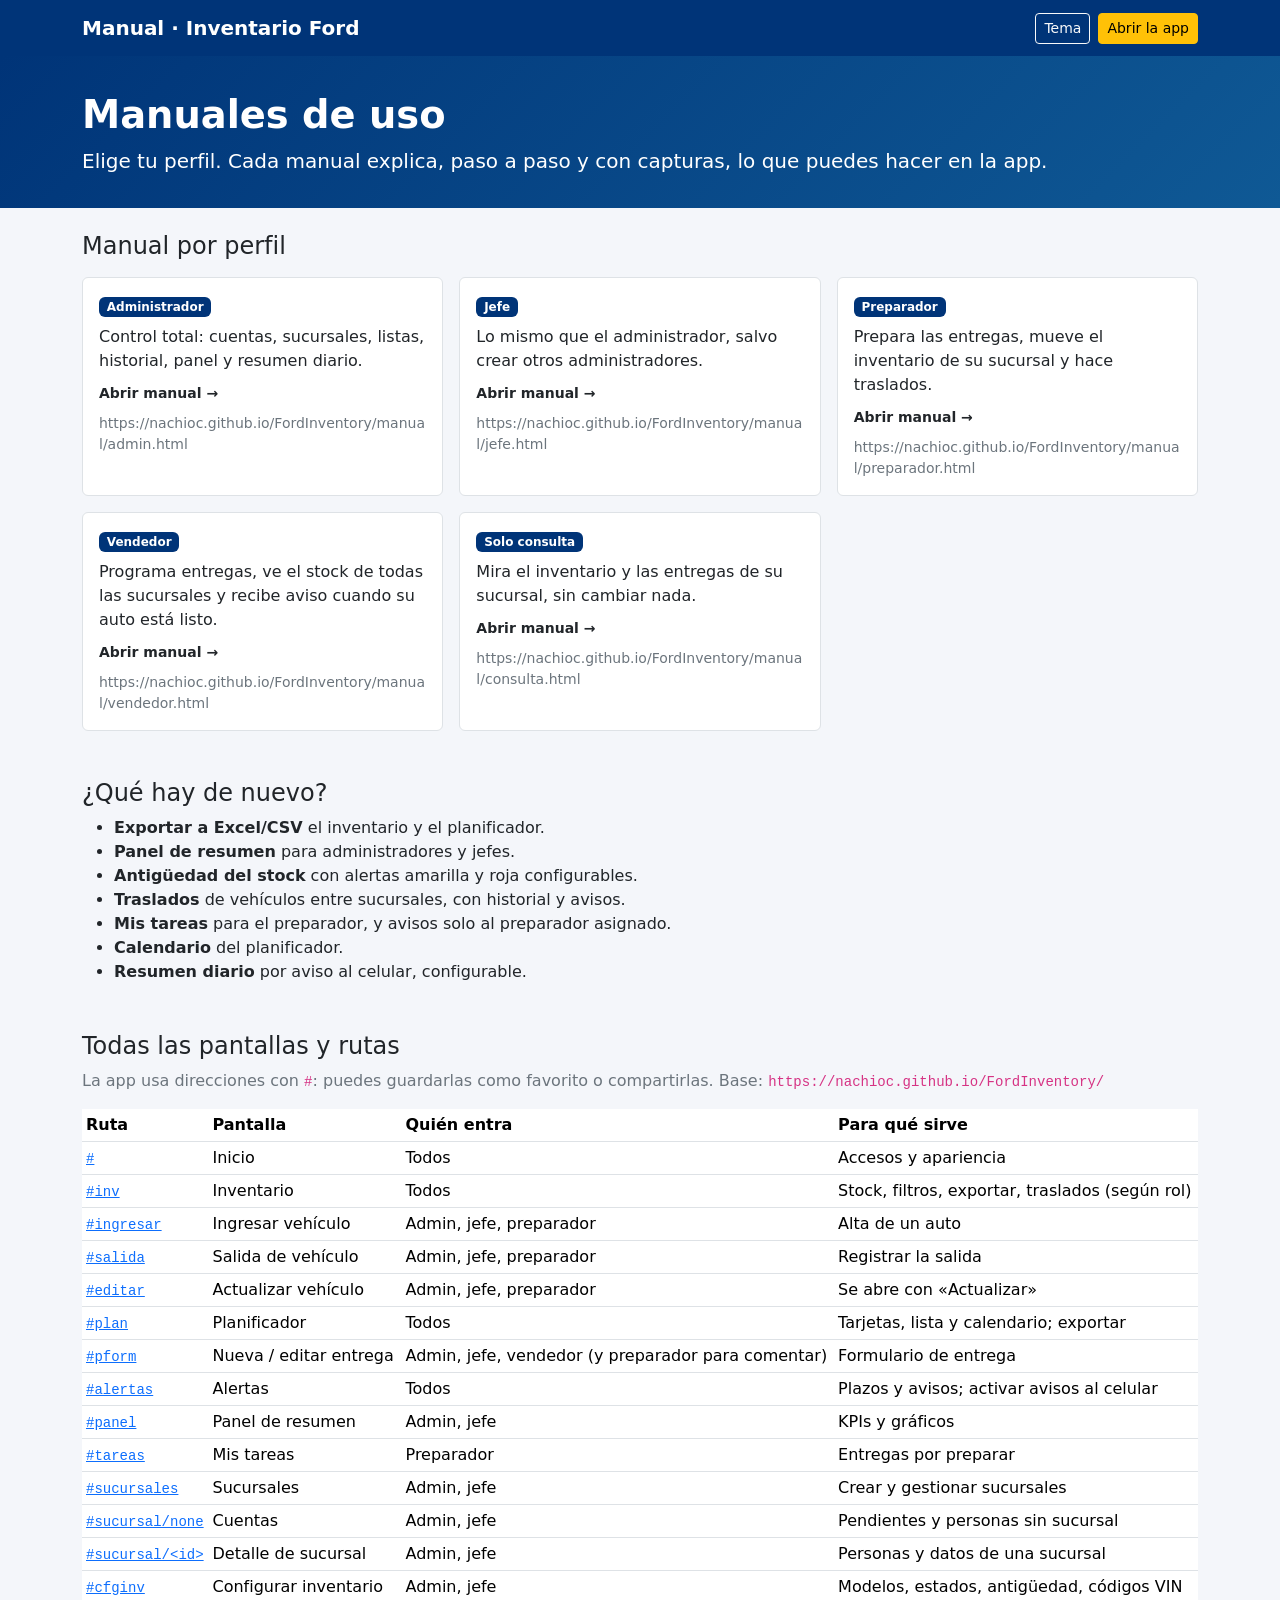
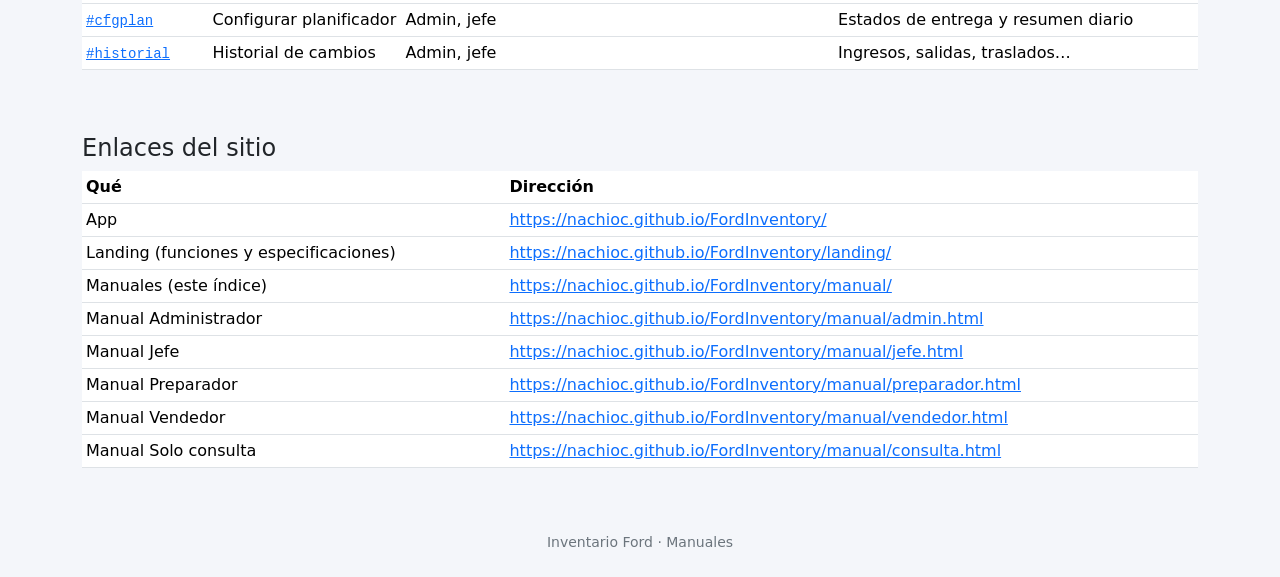
==== manual/index.html @ 0be38231 "Add files via upload" ====
<!doctype html>
<html lang="es" data-bs-theme="light">
<head><meta charset="utf-8"><meta name="viewport" content="width=device-width, initial-scale=1">
<title>Manuales · Inventario Ford</title>
<meta name="description" content="Manuales de uso de Inventario Ford para cada perfil: administrador, jefe, preparador, vendedor y consulta.">
<meta name="theme-color" content="#003478">
<link href="https://cdn.jsdelivr.net/npm/bootstrap@5.3.3/dist/css/bootstrap.min.css" rel="stylesheet">
<link href="manual.css" rel="stylesheet"></head>
<body tabindex="0">
<nav class="navbar fixed-top mnav"><div class="container-xl"><a class="navbar-brand fw-bold" href="index.html">Manual · Inventario Ford</a>
<div class="d-flex gap-2 ms-auto"><button class="btn btn-sm btn-outline-light" id="tema" type="button" aria-label="Cambiar entre modo claro y oscuro">Tema</button><a class="btn btn-sm btn-warning" href="../index.html" target="_blank" rel="noopener">Abrir la app</a></div></div></nav>
<header class="mhero"><div class="container-xl"><h1>Manuales de uso</h1><p class="lead mb-0">Elige tu perfil. Cada manual explica, paso a paso y con capturas, lo que puedes hacer en la app.</p></div></header>
<main class="container-xl py-4">
<h2 class="h4 mb-3">Manual por perfil</h2>
<div class="row g-3 mb-5"><div class="col-md-6 col-xl-4"><a class="card h-100 rolcard text-decoration-none" href="admin.html"><div class="card-body"><span class="badge text-bg-primary mb-2">Administrador</span><p class="mb-2 text-body">Control total: cuentas, sucursales, listas, historial, panel y resumen diario.</p><span class="small fw-semibold">Abrir manual →</span><div class="small text-secondary mt-2 text-break">https://nachioc.github.io/FordInventory/manual/admin.html</div></div></a></div><div class="col-md-6 col-xl-4"><a class="card h-100 rolcard text-decoration-none" href="jefe.html"><div class="card-body"><span class="badge text-bg-primary mb-2">Jefe</span><p class="mb-2 text-body">Lo mismo que el administrador, salvo crear otros administradores.</p><span class="small fw-semibold">Abrir manual →</span><div class="small text-secondary mt-2 text-break">https://nachioc.github.io/FordInventory/manual/jefe.html</div></div></a></div><div class="col-md-6 col-xl-4"><a class="card h-100 rolcard text-decoration-none" href="preparador.html"><div class="card-body"><span class="badge text-bg-primary mb-2">Preparador</span><p class="mb-2 text-body">Prepara las entregas, mueve el inventario de su sucursal y hace traslados.</p><span class="small fw-semibold">Abrir manual →</span><div class="small text-secondary mt-2 text-break">https://nachioc.github.io/FordInventory/manual/preparador.html</div></div></a></div><div class="col-md-6 col-xl-4"><a class="card h-100 rolcard text-decoration-none" href="vendedor.html"><div class="card-body"><span class="badge text-bg-primary mb-2">Vendedor</span><p class="mb-2 text-body">Programa entregas, ve el stock de todas las sucursales y recibe aviso cuando su auto está listo.</p><span class="small fw-semibold">Abrir manual →</span><div class="small text-secondary mt-2 text-break">https://nachioc.github.io/FordInventory/manual/vendedor.html</div></div></a></div><div class="col-md-6 col-xl-4"><a class="card h-100 rolcard text-decoration-none" href="consulta.html"><div class="card-body"><span class="badge text-bg-primary mb-2">Solo consulta</span><p class="mb-2 text-body">Mira el inventario y las entregas de su sucursal, sin cambiar nada.</p><span class="small fw-semibold">Abrir manual →</span><div class="small text-secondary mt-2 text-break">https://nachioc.github.io/FordInventory/manual/consulta.html</div></div></a></div></div>
<h2 class="h4 mb-2">¿Qué hay de nuevo?</h2>
<ul class="mb-5"><li><b>Exportar a Excel/CSV</b> el inventario y el planificador.</li><li><b>Panel de resumen</b> para administradores y jefes.</li><li><b>Antigüedad del stock</b> con alertas amarilla y roja configurables.</li><li><b>Traslados</b> de vehículos entre sucursales, con historial y avisos.</li><li><b>Mis tareas</b> para el preparador, y avisos solo al preparador asignado.</li><li><b>Calendario</b> del planificador.</li><li><b>Resumen diario</b> por aviso al celular, configurable.</li></ul>
<h2 class="h4 mb-2">Todas las pantallas y rutas</h2>
<p class="text-secondary">La app usa direcciones con <code>#</code>: puedes guardarlas como favorito o compartirlas. Base: <code>https://nachioc.github.io/FordInventory/</code></p>
<div class="table-responsive"><table class="table table-sm align-middle"><thead><tr><th>Ruta</th><th>Pantalla</th><th>Quién entra</th><th>Para qué sirve</th></tr></thead><tbody><tr><td><a href="../index.html#" target="_blank" rel="noopener"><code>#</code></a></td><td>Inicio</td><td>Todos</td><td>Accesos y apariencia</td></tr><tr><td><a href="../index.html#inv" target="_blank" rel="noopener"><code>#inv</code></a></td><td>Inventario</td><td>Todos</td><td>Stock, filtros, exportar, traslados (según rol)</td></tr><tr><td><a href="../index.html#ingresar" target="_blank" rel="noopener"><code>#ingresar</code></a></td><td>Ingresar vehículo</td><td>Admin, jefe, preparador</td><td>Alta de un auto</td></tr><tr><td><a href="../index.html#salida" target="_blank" rel="noopener"><code>#salida</code></a></td><td>Salida de vehículo</td><td>Admin, jefe, preparador</td><td>Registrar la salida</td></tr><tr><td><a href="../index.html#editar" target="_blank" rel="noopener"><code>#editar</code></a></td><td>Actualizar vehículo</td><td>Admin, jefe, preparador</td><td>Se abre con «Actualizar»</td></tr><tr><td><a href="../index.html#plan" target="_blank" rel="noopener"><code>#plan</code></a></td><td>Planificador</td><td>Todos</td><td>Tarjetas, lista y calendario; exportar</td></tr><tr><td><a href="../index.html#pform" target="_blank" rel="noopener"><code>#pform</code></a></td><td>Nueva / editar entrega</td><td>Admin, jefe, vendedor (y preparador para comentar)</td><td>Formulario de entrega</td></tr><tr><td><a href="../index.html#alertas" target="_blank" rel="noopener"><code>#alertas</code></a></td><td>Alertas</td><td>Todos</td><td>Plazos y avisos; activar avisos al celular</td></tr><tr><td><a href="../index.html#panel" target="_blank" rel="noopener"><code>#panel</code></a></td><td>Panel de resumen</td><td>Admin, jefe</td><td>KPIs y gráficos</td></tr><tr><td><a href="../index.html#tareas" target="_blank" rel="noopener"><code>#tareas</code></a></td><td>Mis tareas</td><td>Preparador</td><td>Entregas por preparar</td></tr><tr><td><a href="../index.html#sucursales" target="_blank" rel="noopener"><code>#sucursales</code></a></td><td>Sucursales</td><td>Admin, jefe</td><td>Crear y gestionar sucursales</td></tr><tr><td><a href="../index.html#sucursal/none" target="_blank" rel="noopener"><code>#sucursal/none</code></a></td><td>Cuentas</td><td>Admin, jefe</td><td>Pendientes y personas sin sucursal</td></tr><tr><td><a href="../index.html#sucursales" target="_blank" rel="noopener"><code>#sucursal/&lt;id&gt;</code></a></td><td>Detalle de sucursal</td><td>Admin, jefe</td><td>Personas y datos de una sucursal</td></tr><tr><td><a href="../index.html#cfginv" target="_blank" rel="noopener"><code>#cfginv</code></a></td><td>Configurar inventario</td><td>Admin, jefe</td><td>Modelos, estados, antigüedad, códigos VIN</td></tr><tr><td><a href="../index.html#cfgplan" target="_blank" rel="noopener"><code>#cfgplan</code></a></td><td>Configurar planificador</td><td>Admin, jefe</td><td>Estados de entrega y resumen diario</td></tr><tr><td><a href="../index.html#historial" target="_blank" rel="noopener"><code>#historial</code></a></td><td>Historial de cambios</td><td>Admin, jefe</td><td>Ingresos, salidas, traslados…</td></tr></tbody></table></div>
<h2 class="h4 mt-5 mb-2">Enlaces del sitio</h2>
<div class="table-responsive"><table class="table table-sm align-middle"><thead><tr><th>Qué</th><th>Dirección</th></tr></thead><tbody><tr><td>App</td><td><a href="https://nachioc.github.io/FordInventory/">https://nachioc.github.io/FordInventory/</a></td></tr><tr><td>Landing (funciones y especificaciones)</td><td><a href="https://nachioc.github.io/FordInventory/landing/">https://nachioc.github.io/FordInventory/landing/</a></td></tr><tr><td>Manuales (este índice)</td><td><a href="https://nachioc.github.io/FordInventory/manual/">https://nachioc.github.io/FordInventory/manual/</a></td></tr><tr><td>Manual Administrador</td><td><a href="https://nachioc.github.io/FordInventory/manual/admin.html">https://nachioc.github.io/FordInventory/manual/admin.html</a></td></tr><tr><td>Manual Jefe</td><td><a href="https://nachioc.github.io/FordInventory/manual/jefe.html">https://nachioc.github.io/FordInventory/manual/jefe.html</a></td></tr><tr><td>Manual Preparador</td><td><a href="https://nachioc.github.io/FordInventory/manual/preparador.html">https://nachioc.github.io/FordInventory/manual/preparador.html</a></td></tr><tr><td>Manual Vendedor</td><td><a href="https://nachioc.github.io/FordInventory/manual/vendedor.html">https://nachioc.github.io/FordInventory/manual/vendedor.html</a></td></tr><tr><td>Manual Solo consulta</td><td><a href="https://nachioc.github.io/FordInventory/manual/consulta.html">https://nachioc.github.io/FordInventory/manual/consulta.html</a></td></tr></tbody></table></div>
<div class="text-center text-secondary small mt-5">Inventario Ford · Manuales</div>
</main>
<script src="https://cdn.jsdelivr.net/npm/bootstrap@5.3.3/dist/js/bootstrap.bundle.min.js"></script><script src="manual.js"></script></body></html>
---- manual/manual.css ----
/* Estilos de los manuales de Inventario Ford (se suman a Bootstrap 5) */
:root{--ford:#003478;--ford2:#0f5995;--acento:#ffc247}
[data-bs-theme=light]{--bs-primary:#003478;--bs-primary-rgb:0,52,120;--bs-link-color:#003478;--bs-link-hover-color:#0f5995;--mbg:#f4f6fa}
[data-bs-theme=dark]{--bs-primary:#4da3ff;--bs-primary-rgb:77,163,255;--bs-link-color:#4da3ff;--bs-link-hover-color:#8cc4ff;--mbg:#060f23;--bs-body-bg:#060f23;--bs-body-color:#eef4ff;--bs-secondary-color:#a9c0e6;--bs-border-color:#1f3f78;--bs-card-bg:#0e2044}
body{background:var(--mbg);padding-top:56px}
.btn-primary{--bs-btn-bg:var(--bs-primary);--bs-btn-border-color:var(--bs-primary);--bs-btn-hover-bg:var(--ford2);--bs-btn-hover-border-color:var(--ford2)}
[data-bs-theme=dark] .btn-primary{--bs-btn-color:#031026;--bs-btn-hover-color:#031026}
.mnav{background:var(--ford)!important;color:#fff}
[data-bs-theme=dark] .mnav{background:#0b3a8c!important}
.mnav .navbar-brand{color:#fff}
.mhero{background:linear-gradient(135deg,#003478,#0f5995);color:#fff;padding:36px 0 32px}
[data-bs-theme=dark] .mhero{background:linear-gradient(135deg,#0b3a8c,#123a7a)}
.mhero h1{font-weight:800;font-size:clamp(1.7rem,4vw,2.4rem)}
.toc-w{top:72px}
.msec{padding:6px 0 26px;scroll-margin-top:76px;border-bottom:1px solid var(--bs-border-color);margin-bottom:20px}
.msec:last-of-type{border-bottom:0}
.msec h2{font-size:1.5rem;font-weight:700;color:var(--bs-primary);margin-bottom:14px}
.msec h2 .anc{opacity:0;margin-left:8px;text-decoration:none;font-weight:400}
.msec h2:hover .anc{opacity:.6}
.pasos{counter-reset:p;list-style:none;padding:0;margin:0 0 14px}
.pasos li{counter-increment:p;position:relative;padding:8px 0 8px 46px;min-height:40px}
.pasos li::before{content:counter(p);position:absolute;left:0;top:6px;width:32px;height:32px;border-radius:50%;background:var(--bs-primary);color:#fff;font-weight:700;display:grid;place-items:center}
[data-bs-theme=dark] .pasos li::before{color:#031026}
.fig{margin:16px 0;text-align:center}
.fig img{max-width:min(100%,320px);height:auto;border-radius:16px;border:1px solid var(--bs-border-color);box-shadow:0 8px 28px rgba(0,20,60,.18)}
.fig figcaption{font-size:.85rem;color:var(--bs-secondary-color);margin-top:8px}
.rolcard{transition:transform .15s,box-shadow .15s;border-color:var(--bs-border-color)}
.rolcard:hover{transform:translateY(-3px);box-shadow:0 10px 26px rgba(0,30,90,.18)}
#arriba{position:fixed;right:18px;bottom:18px;width:46px;height:46px;z-index:50}
.list-group-item.active{background:var(--bs-primary);border-color:var(--bs-primary)}
mark.hit{background:#ffe08a;color:#222;padding:0 2px;border-radius:3px}
@media (max-width:991px){#toc{flex-direction:row;overflow-x:auto;white-space:nowrap;border-radius:10px}#toc .list-group-item{border-radius:0}}
@media print{.mnav,.mhero,#arriba,aside{display:none!important}body{padding-top:0;background:#fff}.msec{break-inside:avoid-page}.fig img{max-width:200px;box-shadow:none}.accordion-collapse{display:block!important}}
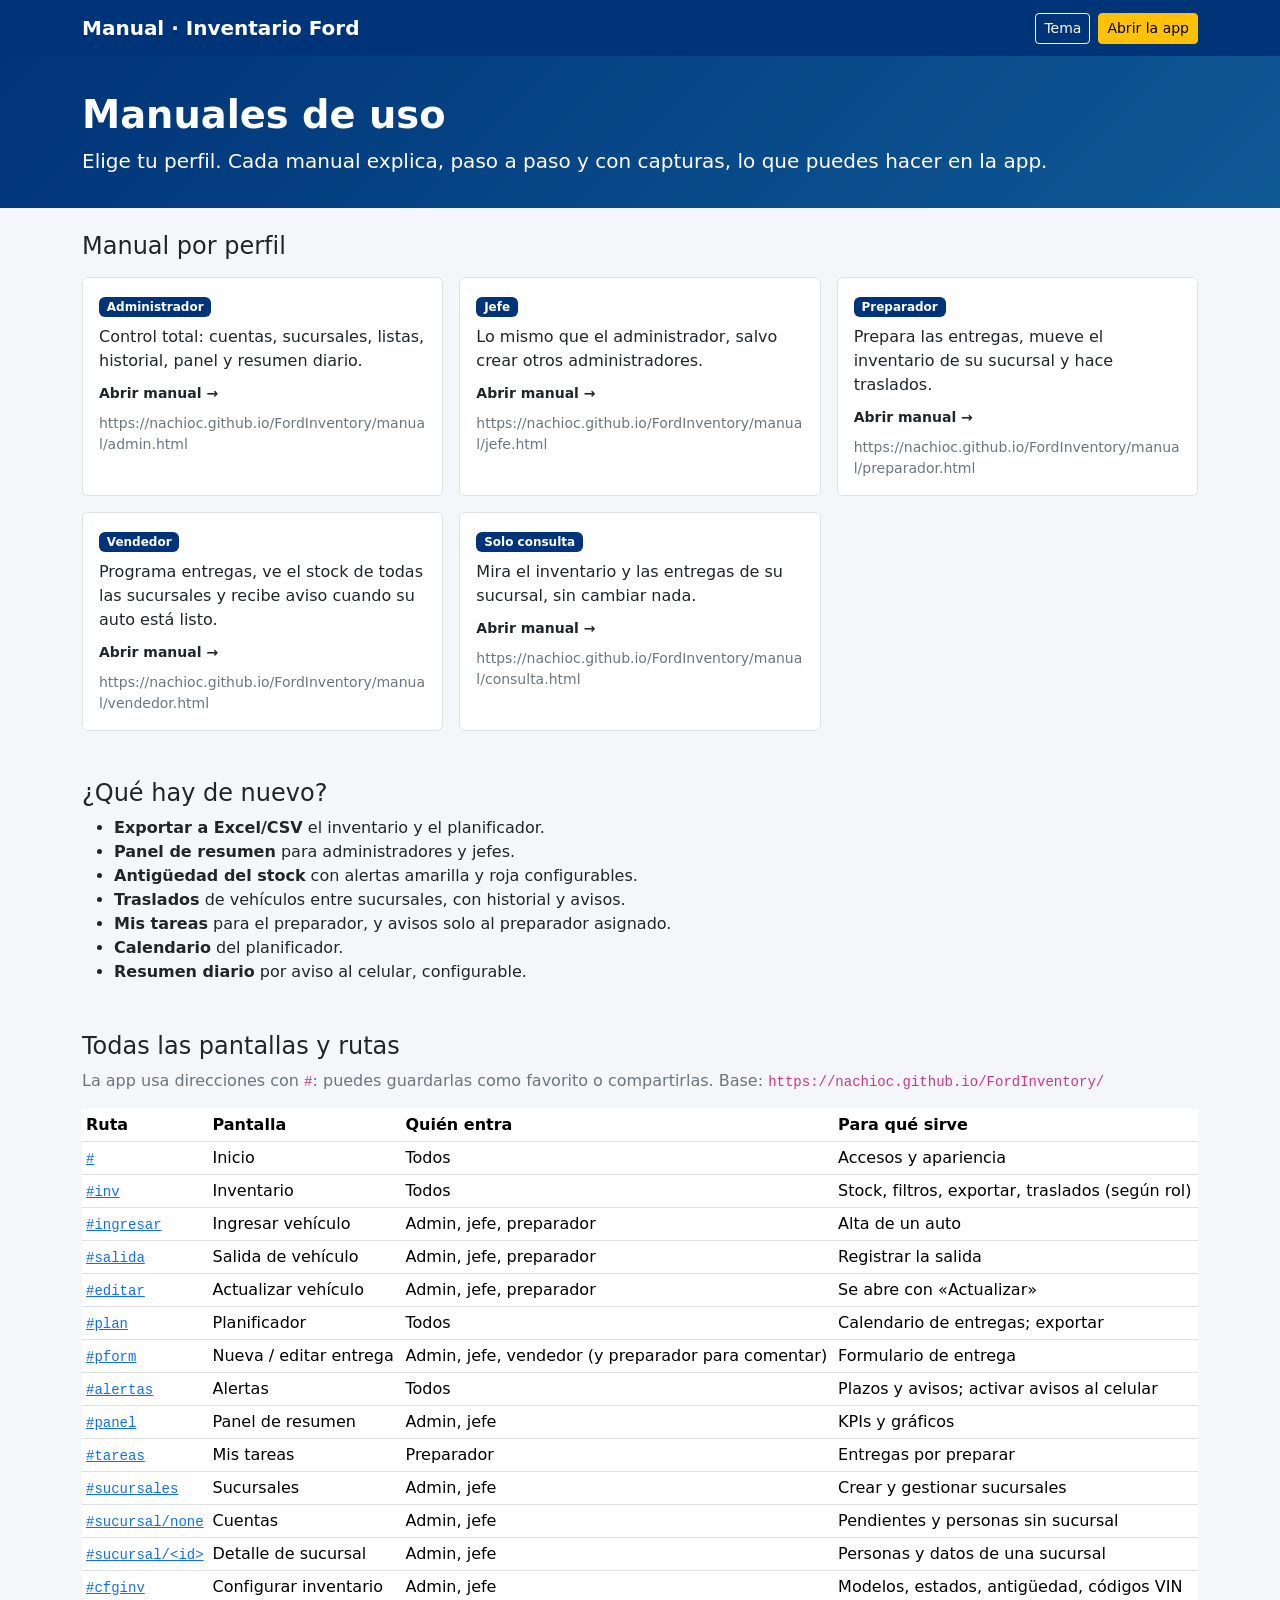
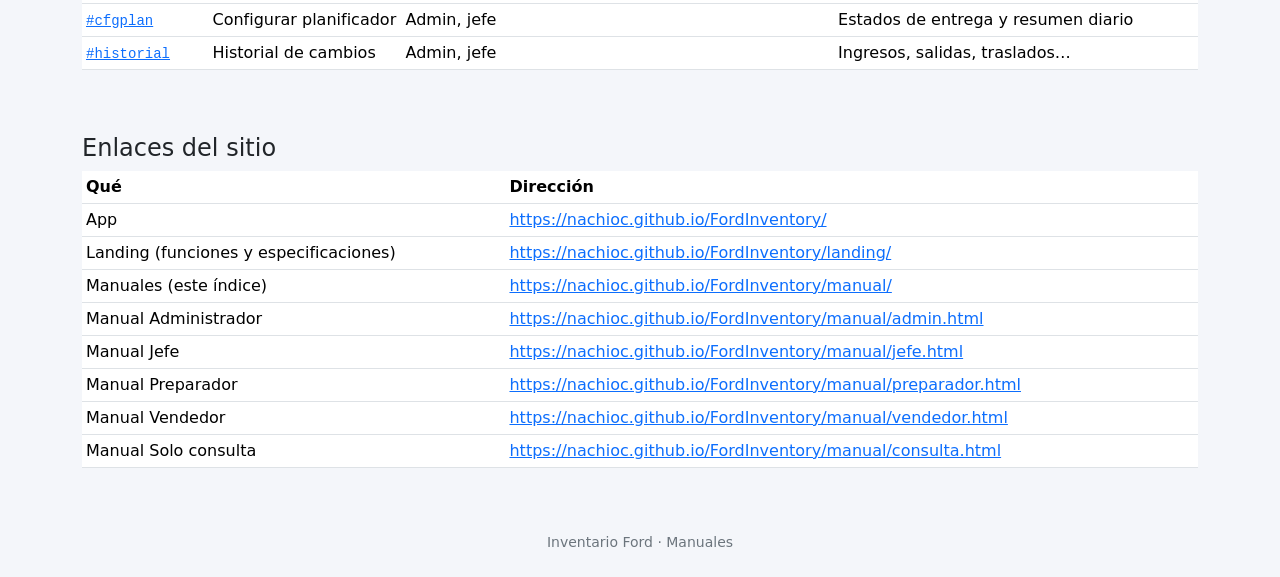
==== commit d74d8a2a: "Add files via upload" ====
--- a/manual/index.html
+++ b/manual/index.html
@@ -17,7 +17,7 @@
 <ul class="mb-5"><li><b>Exportar a Excel/CSV</b> el inventario y el planificador.</li><li><b>Panel de resumen</b> para administradores y jefes.</li><li><b>Antigüedad del stock</b> con alertas amarilla y roja configurables.</li><li><b>Traslados</b> de vehículos entre sucursales, con historial y avisos.</li><li><b>Mis tareas</b> para el preparador, y avisos solo al preparador asignado.</li><li><b>Calendario</b> del planificador.</li><li><b>Resumen diario</b> por aviso al celular, configurable.</li></ul>
 <h2 class="h4 mb-2">Todas las pantallas y rutas</h2>
 <p class="text-secondary">La app usa direcciones con <code>#</code>: puedes guardarlas como favorito o compartirlas. Base: <code>https://nachioc.github.io/FordInventory/</code></p>
-<div class="table-responsive"><table class="table table-sm align-middle"><thead><tr><th>Ruta</th><th>Pantalla</th><th>Quién entra</th><th>Para qué sirve</th></tr></thead><tbody><tr><td><a href="../index.html#" target="_blank" rel="noopener"><code>#</code></a></td><td>Inicio</td><td>Todos</td><td>Accesos y apariencia</td></tr><tr><td><a href="../index.html#inv" target="_blank" rel="noopener"><code>#inv</code></a></td><td>Inventario</td><td>Todos</td><td>Stock, filtros, exportar, traslados (según rol)</td></tr><tr><td><a href="../index.html#ingresar" target="_blank" rel="noopener"><code>#ingresar</code></a></td><td>Ingresar vehículo</td><td>Admin, jefe, preparador</td><td>Alta de un auto</td></tr><tr><td><a href="../index.html#salida" target="_blank" rel="noopener"><code>#salida</code></a></td><td>Salida de vehículo</td><td>Admin, jefe, preparador</td><td>Registrar la salida</td></tr><tr><td><a href="../index.html#editar" target="_blank" rel="noopener"><code>#editar</code></a></td><td>Actualizar vehículo</td><td>Admin, jefe, preparador</td><td>Se abre con «Actualizar»</td></tr><tr><td><a href="../index.html#plan" target="_blank" rel="noopener"><code>#plan</code></a></td><td>Planificador</td><td>Todos</td><td>Tarjetas, lista y calendario; exportar</td></tr><tr><td><a href="../index.html#pform" target="_blank" rel="noopener"><code>#pform</code></a></td><td>Nueva / editar entrega</td><td>Admin, jefe, vendedor (y preparador para comentar)</td><td>Formulario de entrega</td></tr><tr><td><a href="../index.html#alertas" target="_blank" rel="noopener"><code>#alertas</code></a></td><td>Alertas</td><td>Todos</td><td>Plazos y avisos; activar avisos al celular</td></tr><tr><td><a href="../index.html#panel" target="_blank" rel="noopener"><code>#panel</code></a></td><td>Panel de resumen</td><td>Admin, jefe</td><td>KPIs y gráficos</td></tr><tr><td><a href="../index.html#tareas" target="_blank" rel="noopener"><code>#tareas</code></a></td><td>Mis tareas</td><td>Preparador</td><td>Entregas por preparar</td></tr><tr><td><a href="../index.html#sucursales" target="_blank" rel="noopener"><code>#sucursales</code></a></td><td>Sucursales</td><td>Admin, jefe</td><td>Crear y gestionar sucursales</td></tr><tr><td><a href="../index.html#sucursal/none" target="_blank" rel="noopener"><code>#sucursal/none</code></a></td><td>Cuentas</td><td>Admin, jefe</td><td>Pendientes y personas sin sucursal</td></tr><tr><td><a href="../index.html#sucursales" target="_blank" rel="noopener"><code>#sucursal/&lt;id&gt;</code></a></td><td>Detalle de sucursal</td><td>Admin, jefe</td><td>Personas y datos de una sucursal</td></tr><tr><td><a href="../index.html#cfginv" target="_blank" rel="noopener"><code>#cfginv</code></a></td><td>Configurar inventario</td><td>Admin, jefe</td><td>Modelos, estados, antigüedad, códigos VIN</td></tr><tr><td><a href="../index.html#cfgplan" target="_blank" rel="noopener"><code>#cfgplan</code></a></td><td>Configurar planificador</td><td>Admin, jefe</td><td>Estados de entrega y resumen diario</td></tr><tr><td><a href="../index.html#historial" target="_blank" rel="noopener"><code>#historial</code></a></td><td>Historial de cambios</td><td>Admin, jefe</td><td>Ingresos, salidas, traslados…</td></tr></tbody></table></div>
+<div class="table-responsive"><table class="table table-sm align-middle"><thead><tr><th>Ruta</th><th>Pantalla</th><th>Quién entra</th><th>Para qué sirve</th></tr></thead><tbody><tr><td><a href="../index.html#" target="_blank" rel="noopener"><code>#</code></a></td><td>Inicio</td><td>Todos</td><td>Accesos y apariencia</td></tr><tr><td><a href="../index.html#inv" target="_blank" rel="noopener"><code>#inv</code></a></td><td>Inventario</td><td>Todos</td><td>Stock, filtros, exportar, traslados (según rol)</td></tr><tr><td><a href="../index.html#ingresar" target="_blank" rel="noopener"><code>#ingresar</code></a></td><td>Ingresar vehículo</td><td>Admin, jefe, preparador</td><td>Alta de un auto</td></tr><tr><td><a href="../index.html#salida" target="_blank" rel="noopener"><code>#salida</code></a></td><td>Salida de vehículo</td><td>Admin, jefe, preparador</td><td>Registrar la salida</td></tr><tr><td><a href="../index.html#editar" target="_blank" rel="noopener"><code>#editar</code></a></td><td>Actualizar vehículo</td><td>Admin, jefe, preparador</td><td>Se abre con «Actualizar»</td></tr><tr><td><a href="../index.html#plan" target="_blank" rel="noopener"><code>#plan</code></a></td><td>Planificador</td><td>Todos</td><td>Calendario de entregas; exportar</td></tr><tr><td><a href="../index.html#pform" target="_blank" rel="noopener"><code>#pform</code></a></td><td>Nueva / editar entrega</td><td>Admin, jefe, vendedor (y preparador para comentar)</td><td>Formulario de entrega</td></tr><tr><td><a href="../index.html#alertas" target="_blank" rel="noopener"><code>#alertas</code></a></td><td>Alertas</td><td>Todos</td><td>Plazos y avisos; activar avisos al celular</td></tr><tr><td><a href="../index.html#panel" target="_blank" rel="noopener"><code>#panel</code></a></td><td>Panel de resumen</td><td>Admin, jefe</td><td>KPIs y gráficos</td></tr><tr><td><a href="../index.html#tareas" target="_blank" rel="noopener"><code>#tareas</code></a></td><td>Mis tareas</td><td>Preparador</td><td>Entregas por preparar</td></tr><tr><td><a href="../index.html#sucursales" target="_blank" rel="noopener"><code>#sucursales</code></a></td><td>Sucursales</td><td>Admin, jefe</td><td>Crear y gestionar sucursales</td></tr><tr><td><a href="../index.html#sucursal/none" target="_blank" rel="noopener"><code>#sucursal/none</code></a></td><td>Cuentas</td><td>Admin, jefe</td><td>Pendientes y personas sin sucursal</td></tr><tr><td><a href="../index.html#sucursales" target="_blank" rel="noopener"><code>#sucursal/&lt;id&gt;</code></a></td><td>Detalle de sucursal</td><td>Admin, jefe</td><td>Personas y datos de una sucursal</td></tr><tr><td><a href="../index.html#cfginv" target="_blank" rel="noopener"><code>#cfginv</code></a></td><td>Configurar inventario</td><td>Admin, jefe</td><td>Modelos, estados, antigüedad, códigos VIN</td></tr><tr><td><a href="../index.html#cfgplan" target="_blank" rel="noopener"><code>#cfgplan</code></a></td><td>Configurar planificador</td><td>Admin, jefe</td><td>Estados de entrega y resumen diario</td></tr><tr><td><a href="../index.html#historial" target="_blank" rel="noopener"><code>#historial</code></a></td><td>Historial de cambios</td><td>Admin, jefe</td><td>Ingresos, salidas, traslados…</td></tr></tbody></table></div>
 <h2 class="h4 mt-5 mb-2">Enlaces del sitio</h2>
 <div class="table-responsive"><table class="table table-sm align-middle"><thead><tr><th>Qué</th><th>Dirección</th></tr></thead><tbody><tr><td>App</td><td><a href="https://nachioc.github.io/FordInventory/">https://nachioc.github.io/FordInventory/</a></td></tr><tr><td>Landing (funciones y especificaciones)</td><td><a href="https://nachioc.github.io/FordInventory/landing/">https://nachioc.github.io/FordInventory/landing/</a></td></tr><tr><td>Manuales (este índice)</td><td><a href="https://nachioc.github.io/FordInventory/manual/">https://nachioc.github.io/FordInventory/manual/</a></td></tr><tr><td>Manual Administrador</td><td><a href="https://nachioc.github.io/FordInventory/manual/admin.html">https://nachioc.github.io/FordInventory/manual/admin.html</a></td></tr><tr><td>Manual Jefe</td><td><a href="https://nachioc.github.io/FordInventory/manual/jefe.html">https://nachioc.github.io/FordInventory/manual/jefe.html</a></td></tr><tr><td>Manual Preparador</td><td><a href="https://nachioc.github.io/FordInventory/manual/preparador.html">https://nachioc.github.io/FordInventory/manual/preparador.html</a></td></tr><tr><td>Manual Vendedor</td><td><a href="https://nachioc.github.io/FordInventory/manual/vendedor.html">https://nachioc.github.io/FordInventory/manual/vendedor.html</a></td></tr><tr><td>Manual Solo consulta</td><td><a href="https://nachioc.github.io/FordInventory/manual/consulta.html">https://nachioc.github.io/FordInventory/manual/consulta.html</a></td></tr></tbody></table></div>
 <div class="text-center text-secondary small mt-5">Inventario Ford · Manuales</div>
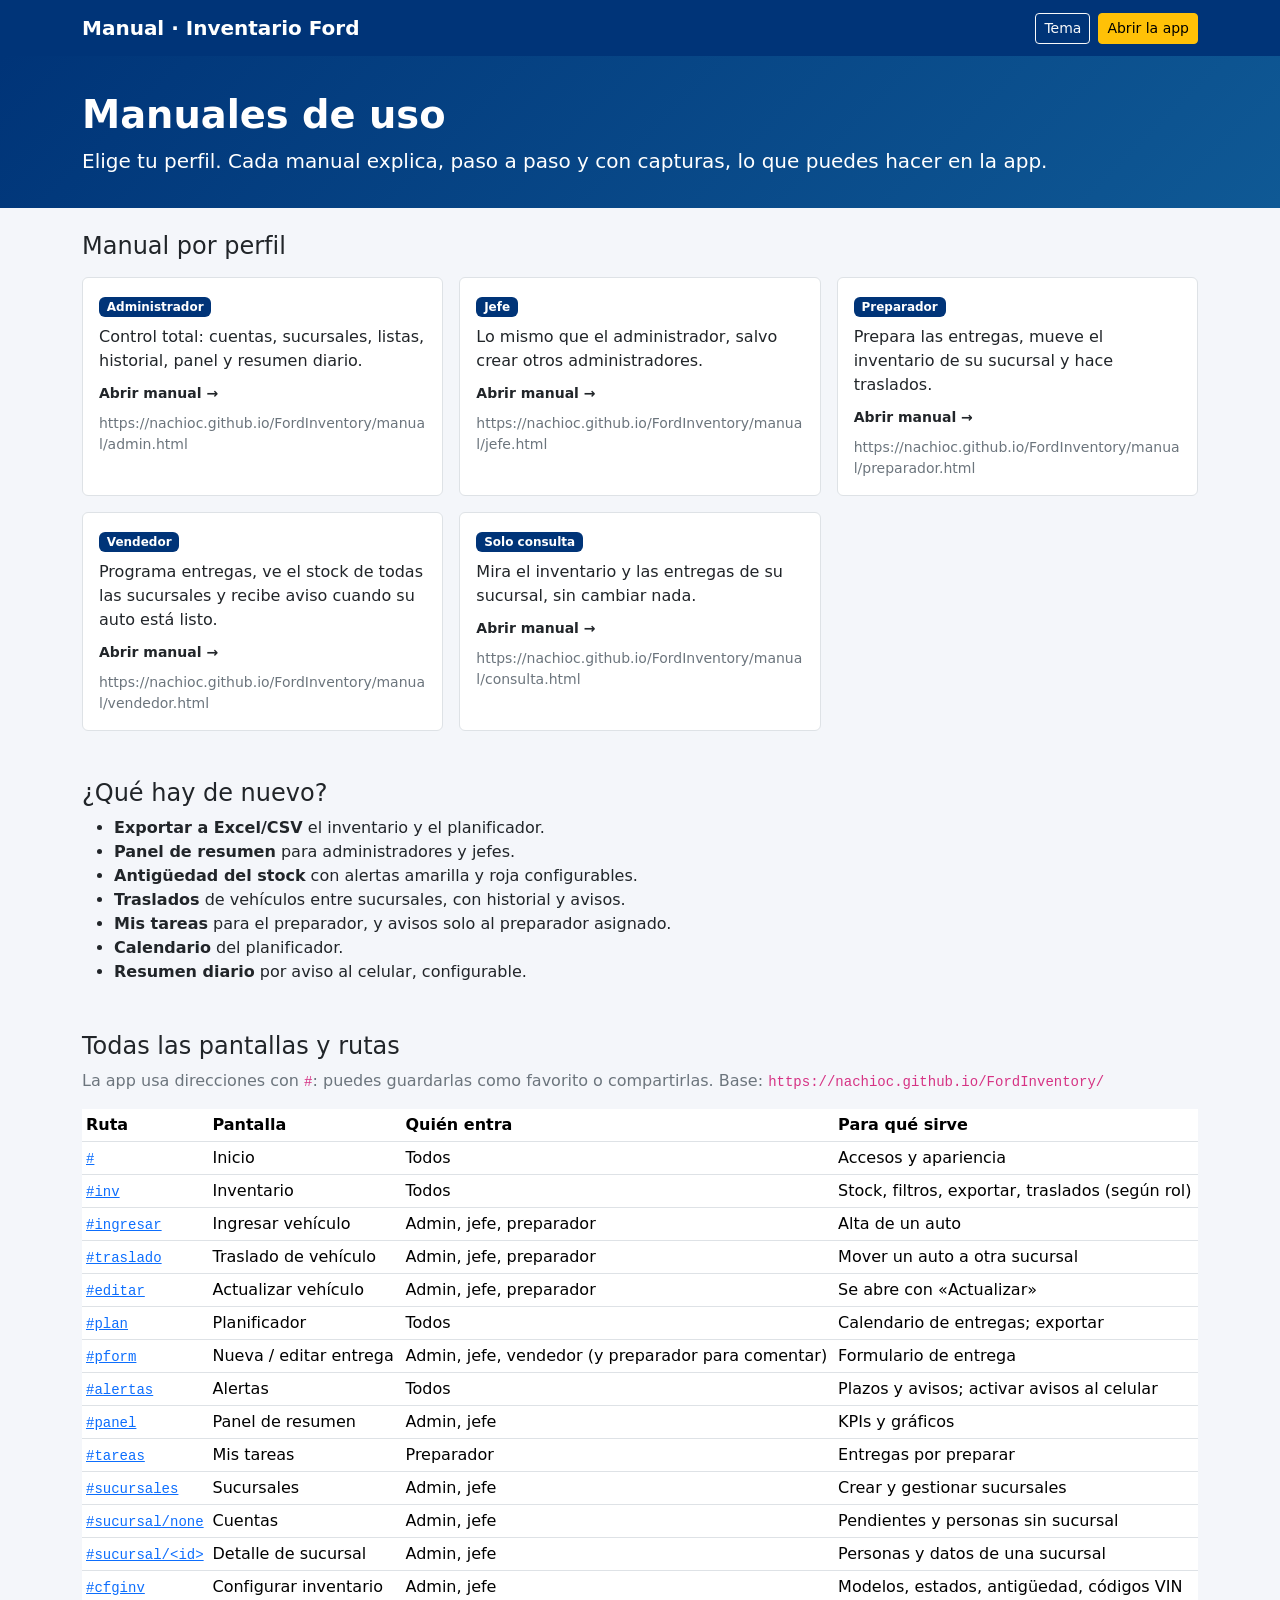
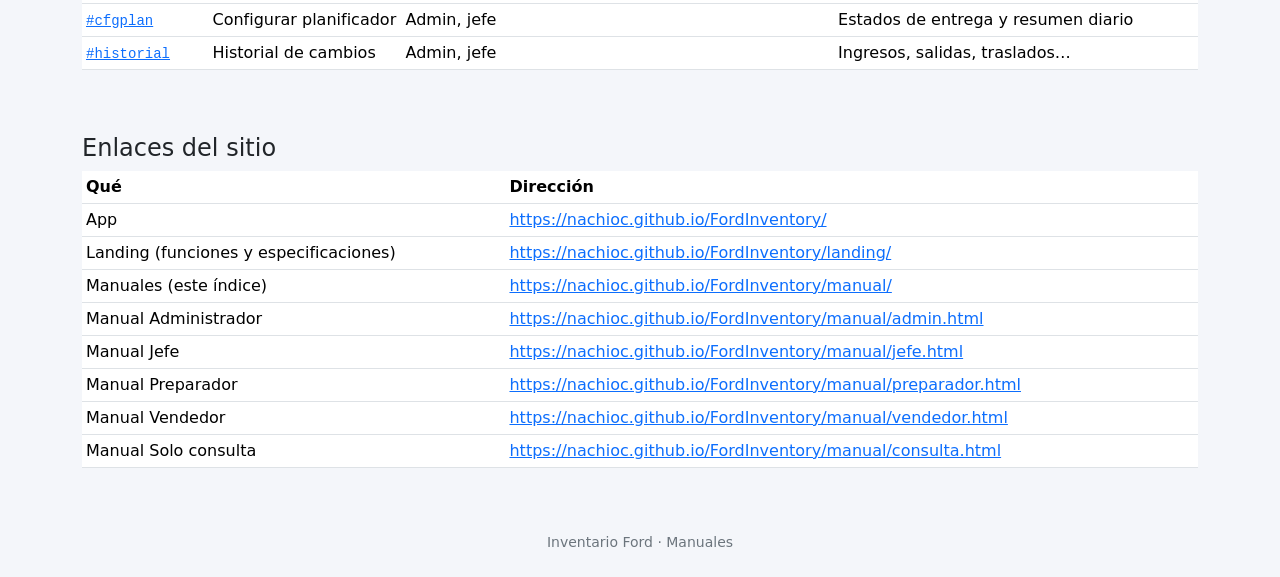
==== commit ac1c64f2: "Add files via upload" ====
--- a/manual/index.html
+++ b/manual/index.html
@@ -17,7 +17,7 @@
 <ul class="mb-5"><li><b>Exportar a Excel/CSV</b> el inventario y el planificador.</li><li><b>Panel de resumen</b> para administradores y jefes.</li><li><b>Antigüedad del stock</b> con alertas amarilla y roja configurables.</li><li><b>Traslados</b> de vehículos entre sucursales, con historial y avisos.</li><li><b>Mis tareas</b> para el preparador, y avisos solo al preparador asignado.</li><li><b>Calendario</b> del planificador.</li><li><b>Resumen diario</b> por aviso al celular, configurable.</li></ul>
 <h2 class="h4 mb-2">Todas las pantallas y rutas</h2>
 <p class="text-secondary">La app usa direcciones con <code>#</code>: puedes guardarlas como favorito o compartirlas. Base: <code>https://nachioc.github.io/FordInventory/</code></p>
-<div class="table-responsive"><table class="table table-sm align-middle"><thead><tr><th>Ruta</th><th>Pantalla</th><th>Quién entra</th><th>Para qué sirve</th></tr></thead><tbody><tr><td><a href="../index.html#" target="_blank" rel="noopener"><code>#</code></a></td><td>Inicio</td><td>Todos</td><td>Accesos y apariencia</td></tr><tr><td><a href="../index.html#inv" target="_blank" rel="noopener"><code>#inv</code></a></td><td>Inventario</td><td>Todos</td><td>Stock, filtros, exportar, traslados (según rol)</td></tr><tr><td><a href="../index.html#ingresar" target="_blank" rel="noopener"><code>#ingresar</code></a></td><td>Ingresar vehículo</td><td>Admin, jefe, preparador</td><td>Alta de un auto</td></tr><tr><td><a href="../index.html#salida" target="_blank" rel="noopener"><code>#salida</code></a></td><td>Salida de vehículo</td><td>Admin, jefe, preparador</td><td>Registrar la salida</td></tr><tr><td><a href="../index.html#editar" target="_blank" rel="noopener"><code>#editar</code></a></td><td>Actualizar vehículo</td><td>Admin, jefe, preparador</td><td>Se abre con «Actualizar»</td></tr><tr><td><a href="../index.html#plan" target="_blank" rel="noopener"><code>#plan</code></a></td><td>Planificador</td><td>Todos</td><td>Calendario de entregas; exportar</td></tr><tr><td><a href="../index.html#pform" target="_blank" rel="noopener"><code>#pform</code></a></td><td>Nueva / editar entrega</td><td>Admin, jefe, vendedor (y preparador para comentar)</td><td>Formulario de entrega</td></tr><tr><td><a href="../index.html#alertas" target="_blank" rel="noopener"><code>#alertas</code></a></td><td>Alertas</td><td>Todos</td><td>Plazos y avisos; activar avisos al celular</td></tr><tr><td><a href="../index.html#panel" target="_blank" rel="noopener"><code>#panel</code></a></td><td>Panel de resumen</td><td>Admin, jefe</td><td>KPIs y gráficos</td></tr><tr><td><a href="../index.html#tareas" target="_blank" rel="noopener"><code>#tareas</code></a></td><td>Mis tareas</td><td>Preparador</td><td>Entregas por preparar</td></tr><tr><td><a href="../index.html#sucursales" target="_blank" rel="noopener"><code>#sucursales</code></a></td><td>Sucursales</td><td>Admin, jefe</td><td>Crear y gestionar sucursales</td></tr><tr><td><a href="../index.html#sucursal/none" target="_blank" rel="noopener"><code>#sucursal/none</code></a></td><td>Cuentas</td><td>Admin, jefe</td><td>Pendientes y personas sin sucursal</td></tr><tr><td><a href="../index.html#sucursales" target="_blank" rel="noopener"><code>#sucursal/&lt;id&gt;</code></a></td><td>Detalle de sucursal</td><td>Admin, jefe</td><td>Personas y datos de una sucursal</td></tr><tr><td><a href="../index.html#cfginv" target="_blank" rel="noopener"><code>#cfginv</code></a></td><td>Configurar inventario</td><td>Admin, jefe</td><td>Modelos, estados, antigüedad, códigos VIN</td></tr><tr><td><a href="../index.html#cfgplan" target="_blank" rel="noopener"><code>#cfgplan</code></a></td><td>Configurar planificador</td><td>Admin, jefe</td><td>Estados de entrega y resumen diario</td></tr><tr><td><a href="../index.html#historial" target="_blank" rel="noopener"><code>#historial</code></a></td><td>Historial de cambios</td><td>Admin, jefe</td><td>Ingresos, salidas, traslados…</td></tr></tbody></table></div>
+<div class="table-responsive"><table class="table table-sm align-middle"><thead><tr><th>Ruta</th><th>Pantalla</th><th>Quién entra</th><th>Para qué sirve</th></tr></thead><tbody><tr><td><a href="../index.html#" target="_blank" rel="noopener"><code>#</code></a></td><td>Inicio</td><td>Todos</td><td>Accesos y apariencia</td></tr><tr><td><a href="../index.html#inv" target="_blank" rel="noopener"><code>#inv</code></a></td><td>Inventario</td><td>Todos</td><td>Stock, filtros, exportar, traslados (según rol)</td></tr><tr><td><a href="../index.html#ingresar" target="_blank" rel="noopener"><code>#ingresar</code></a></td><td>Ingresar vehículo</td><td>Admin, jefe, preparador</td><td>Alta de un auto</td></tr><tr><td><a href="../index.html#traslado" target="_blank" rel="noopener"><code>#traslado</code></a></td><td>Traslado de vehículo</td><td>Admin, jefe, preparador</td><td>Mover un auto a otra sucursal</td></tr><tr><td><a href="../index.html#editar" target="_blank" rel="noopener"><code>#editar</code></a></td><td>Actualizar vehículo</td><td>Admin, jefe, preparador</td><td>Se abre con «Actualizar»</td></tr><tr><td><a href="../index.html#plan" target="_blank" rel="noopener"><code>#plan</code></a></td><td>Planificador</td><td>Todos</td><td>Calendario de entregas; exportar</td></tr><tr><td><a href="../index.html#pform" target="_blank" rel="noopener"><code>#pform</code></a></td><td>Nueva / editar entrega</td><td>Admin, jefe, vendedor (y preparador para comentar)</td><td>Formulario de entrega</td></tr><tr><td><a href="../index.html#alertas" target="_blank" rel="noopener"><code>#alertas</code></a></td><td>Alertas</td><td>Todos</td><td>Plazos y avisos; activar avisos al celular</td></tr><tr><td><a href="../index.html#panel" target="_blank" rel="noopener"><code>#panel</code></a></td><td>Panel de resumen</td><td>Admin, jefe</td><td>KPIs y gráficos</td></tr><tr><td><a href="../index.html#tareas" target="_blank" rel="noopener"><code>#tareas</code></a></td><td>Mis tareas</td><td>Preparador</td><td>Entregas por preparar</td></tr><tr><td><a href="../index.html#sucursales" target="_blank" rel="noopener"><code>#sucursales</code></a></td><td>Sucursales</td><td>Admin, jefe</td><td>Crear y gestionar sucursales</td></tr><tr><td><a href="../index.html#sucursal/none" target="_blank" rel="noopener"><code>#sucursal/none</code></a></td><td>Cuentas</td><td>Admin, jefe</td><td>Pendientes y personas sin sucursal</td></tr><tr><td><a href="../index.html#sucursales" target="_blank" rel="noopener"><code>#sucursal/&lt;id&gt;</code></a></td><td>Detalle de sucursal</td><td>Admin, jefe</td><td>Personas y datos de una sucursal</td></tr><tr><td><a href="../index.html#cfginv" target="_blank" rel="noopener"><code>#cfginv</code></a></td><td>Configurar inventario</td><td>Admin, jefe</td><td>Modelos, estados, antigüedad, códigos VIN</td></tr><tr><td><a href="../index.html#cfgplan" target="_blank" rel="noopener"><code>#cfgplan</code></a></td><td>Configurar planificador</td><td>Admin, jefe</td><td>Estados de entrega y resumen diario</td></tr><tr><td><a href="../index.html#historial" target="_blank" rel="noopener"><code>#historial</code></a></td><td>Historial de cambios</td><td>Admin, jefe</td><td>Ingresos, salidas, traslados…</td></tr></tbody></table></div>
 <h2 class="h4 mt-5 mb-2">Enlaces del sitio</h2>
 <div class="table-responsive"><table class="table table-sm align-middle"><thead><tr><th>Qué</th><th>Dirección</th></tr></thead><tbody><tr><td>App</td><td><a href="https://nachioc.github.io/FordInventory/">https://nachioc.github.io/FordInventory/</a></td></tr><tr><td>Landing (funciones y especificaciones)</td><td><a href="https://nachioc.github.io/FordInventory/landing/">https://nachioc.github.io/FordInventory/landing/</a></td></tr><tr><td>Manuales (este índice)</td><td><a href="https://nachioc.github.io/FordInventory/manual/">https://nachioc.github.io/FordInventory/manual/</a></td></tr><tr><td>Manual Administrador</td><td><a href="https://nachioc.github.io/FordInventory/manual/admin.html">https://nachioc.github.io/FordInventory/manual/admin.html</a></td></tr><tr><td>Manual Jefe</td><td><a href="https://nachioc.github.io/FordInventory/manual/jefe.html">https://nachioc.github.io/FordInventory/manual/jefe.html</a></td></tr><tr><td>Manual Preparador</td><td><a href="https://nachioc.github.io/FordInventory/manual/preparador.html">https://nachioc.github.io/FordInventory/manual/preparador.html</a></td></tr><tr><td>Manual Vendedor</td><td><a href="https://nachioc.github.io/FordInventory/manual/vendedor.html">https://nachioc.github.io/FordInventory/manual/vendedor.html</a></td></tr><tr><td>Manual Solo consulta</td><td><a href="https://nachioc.github.io/FordInventory/manual/consulta.html">https://nachioc.github.io/FordInventory/manual/consulta.html</a></td></tr></tbody></table></div>
 <div class="text-center text-secondary small mt-5">Inventario Ford · Manuales</div>
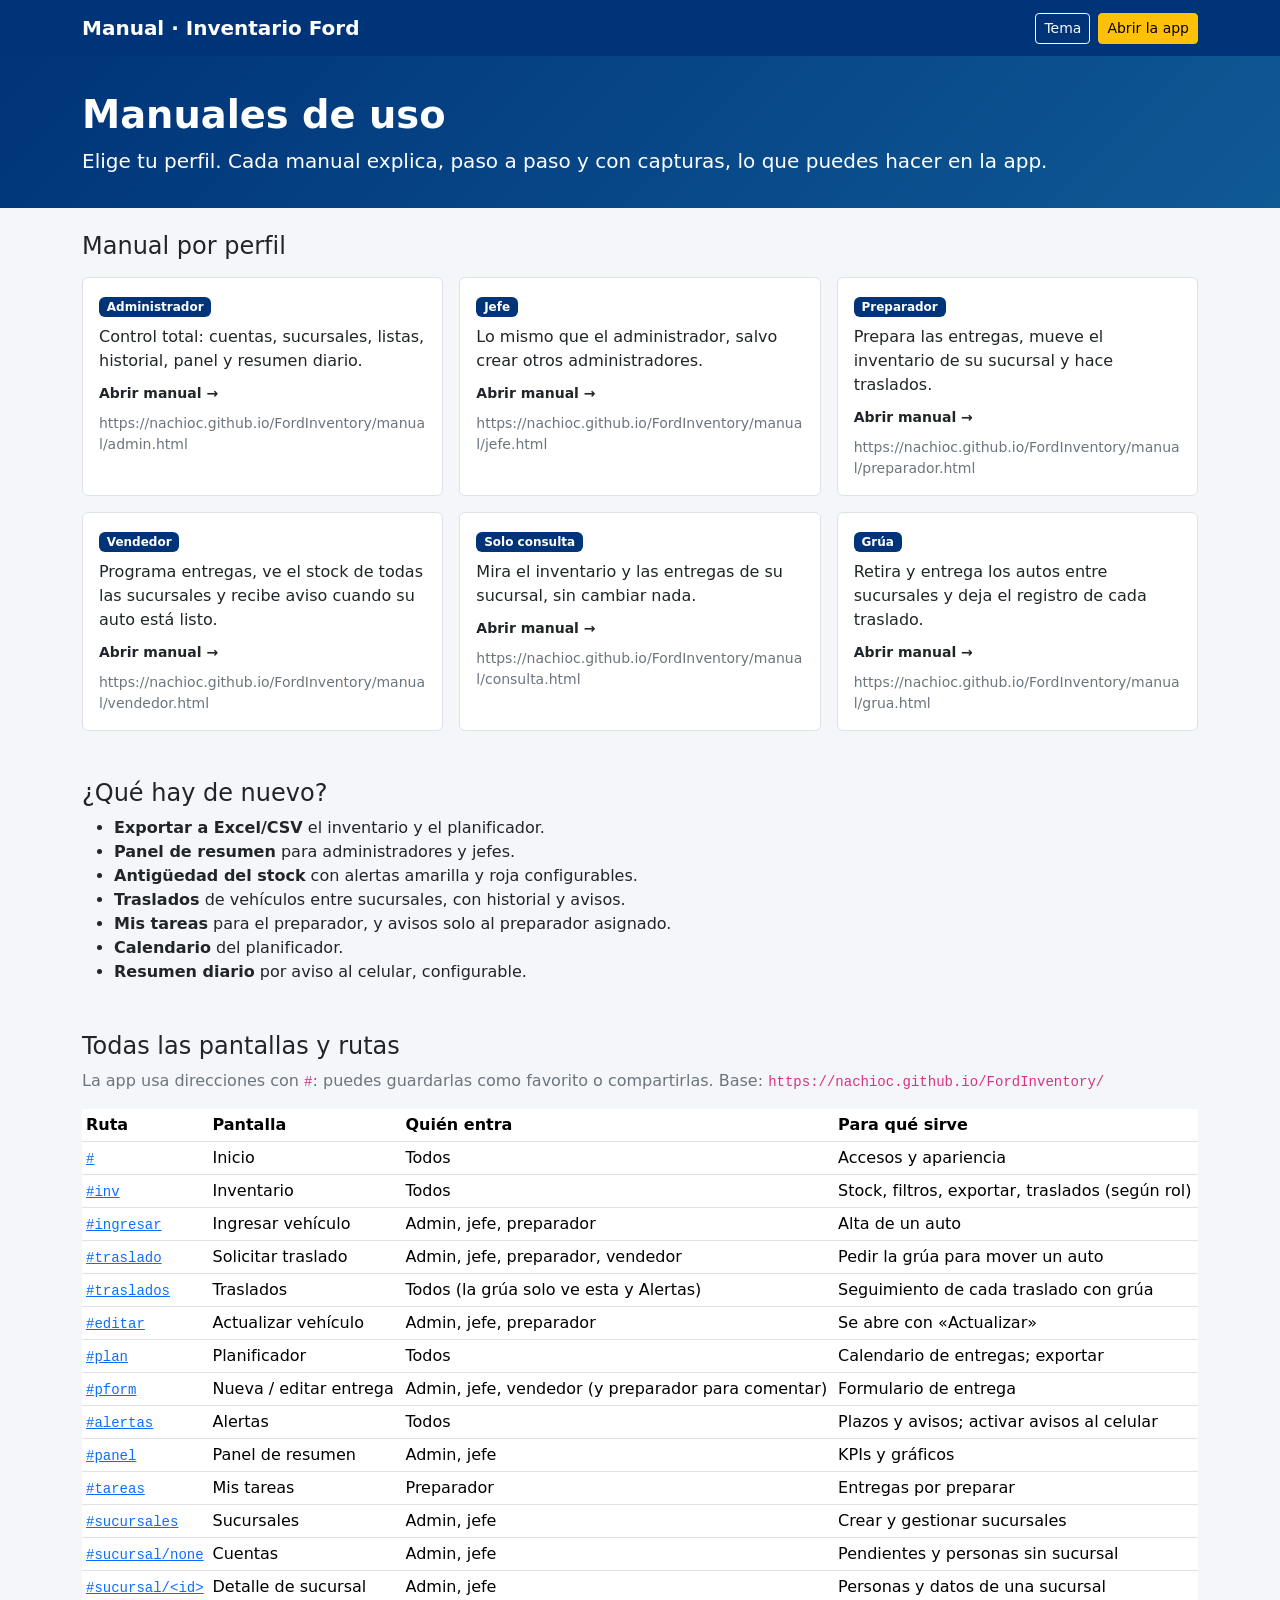
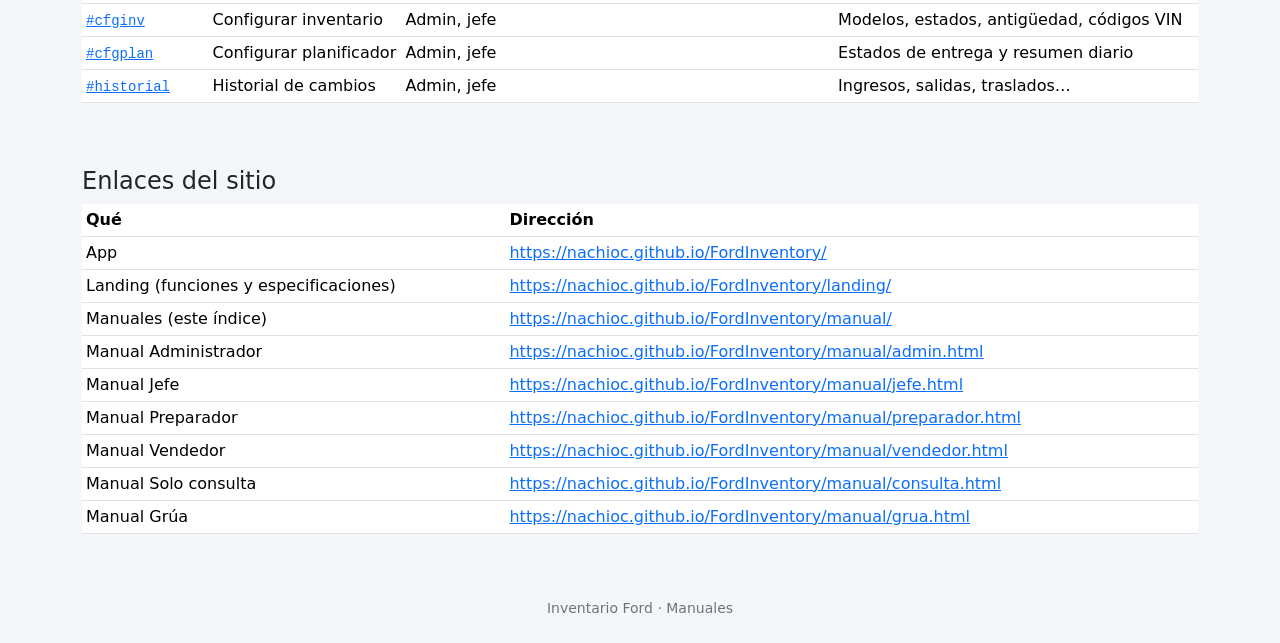
==== commit 96da0b5d: "Add files via upload" ====
--- a/manual/index.html
+++ b/manual/index.html
@@ -12,14 +12,14 @@
 <header class="mhero"><div class="container-xl"><h1>Manuales de uso</h1><p class="lead mb-0">Elige tu perfil. Cada manual explica, paso a paso y con capturas, lo que puedes hacer en la app.</p></div></header>
 <main class="container-xl py-4">
 <h2 class="h4 mb-3">Manual por perfil</h2>
-<div class="row g-3 mb-5"><div class="col-md-6 col-xl-4"><a class="card h-100 rolcard text-decoration-none" href="admin.html"><div class="card-body"><span class="badge text-bg-primary mb-2">Administrador</span><p class="mb-2 text-body">Control total: cuentas, sucursales, listas, historial, panel y resumen diario.</p><span class="small fw-semibold">Abrir manual →</span><div class="small text-secondary mt-2 text-break">https://nachioc.github.io/FordInventory/manual/admin.html</div></div></a></div><div class="col-md-6 col-xl-4"><a class="card h-100 rolcard text-decoration-none" href="jefe.html"><div class="card-body"><span class="badge text-bg-primary mb-2">Jefe</span><p class="mb-2 text-body">Lo mismo que el administrador, salvo crear otros administradores.</p><span class="small fw-semibold">Abrir manual →</span><div class="small text-secondary mt-2 text-break">https://nachioc.github.io/FordInventory/manual/jefe.html</div></div></a></div><div class="col-md-6 col-xl-4"><a class="card h-100 rolcard text-decoration-none" href="preparador.html"><div class="card-body"><span class="badge text-bg-primary mb-2">Preparador</span><p class="mb-2 text-body">Prepara las entregas, mueve el inventario de su sucursal y hace traslados.</p><span class="small fw-semibold">Abrir manual →</span><div class="small text-secondary mt-2 text-break">https://nachioc.github.io/FordInventory/manual/preparador.html</div></div></a></div><div class="col-md-6 col-xl-4"><a class="card h-100 rolcard text-decoration-none" href="vendedor.html"><div class="card-body"><span class="badge text-bg-primary mb-2">Vendedor</span><p class="mb-2 text-body">Programa entregas, ve el stock de todas las sucursales y recibe aviso cuando su auto está listo.</p><span class="small fw-semibold">Abrir manual →</span><div class="small text-secondary mt-2 text-break">https://nachioc.github.io/FordInventory/manual/vendedor.html</div></div></a></div><div class="col-md-6 col-xl-4"><a class="card h-100 rolcard text-decoration-none" href="consulta.html"><div class="card-body"><span class="badge text-bg-primary mb-2">Solo consulta</span><p class="mb-2 text-body">Mira el inventario y las entregas de su sucursal, sin cambiar nada.</p><span class="small fw-semibold">Abrir manual →</span><div class="small text-secondary mt-2 text-break">https://nachioc.github.io/FordInventory/manual/consulta.html</div></div></a></div></div>
+<div class="row g-3 mb-5"><div class="col-md-6 col-xl-4"><a class="card h-100 rolcard text-decoration-none" href="admin.html"><div class="card-body"><span class="badge text-bg-primary mb-2">Administrador</span><p class="mb-2 text-body">Control total: cuentas, sucursales, listas, historial, panel y resumen diario.</p><span class="small fw-semibold">Abrir manual →</span><div class="small text-secondary mt-2 text-break">https://nachioc.github.io/FordInventory/manual/admin.html</div></div></a></div><div class="col-md-6 col-xl-4"><a class="card h-100 rolcard text-decoration-none" href="jefe.html"><div class="card-body"><span class="badge text-bg-primary mb-2">Jefe</span><p class="mb-2 text-body">Lo mismo que el administrador, salvo crear otros administradores.</p><span class="small fw-semibold">Abrir manual →</span><div class="small text-secondary mt-2 text-break">https://nachioc.github.io/FordInventory/manual/jefe.html</div></div></a></div><div class="col-md-6 col-xl-4"><a class="card h-100 rolcard text-decoration-none" href="preparador.html"><div class="card-body"><span class="badge text-bg-primary mb-2">Preparador</span><p class="mb-2 text-body">Prepara las entregas, mueve el inventario de su sucursal y hace traslados.</p><span class="small fw-semibold">Abrir manual →</span><div class="small text-secondary mt-2 text-break">https://nachioc.github.io/FordInventory/manual/preparador.html</div></div></a></div><div class="col-md-6 col-xl-4"><a class="card h-100 rolcard text-decoration-none" href="vendedor.html"><div class="card-body"><span class="badge text-bg-primary mb-2">Vendedor</span><p class="mb-2 text-body">Programa entregas, ve el stock de todas las sucursales y recibe aviso cuando su auto está listo.</p><span class="small fw-semibold">Abrir manual →</span><div class="small text-secondary mt-2 text-break">https://nachioc.github.io/FordInventory/manual/vendedor.html</div></div></a></div><div class="col-md-6 col-xl-4"><a class="card h-100 rolcard text-decoration-none" href="consulta.html"><div class="card-body"><span class="badge text-bg-primary mb-2">Solo consulta</span><p class="mb-2 text-body">Mira el inventario y las entregas de su sucursal, sin cambiar nada.</p><span class="small fw-semibold">Abrir manual →</span><div class="small text-secondary mt-2 text-break">https://nachioc.github.io/FordInventory/manual/consulta.html</div></div></a></div><div class="col-md-6 col-xl-4"><a class="card h-100 rolcard text-decoration-none" href="grua.html"><div class="card-body"><span class="badge text-bg-primary mb-2">Grúa</span><p class="mb-2 text-body">Retira y entrega los autos entre sucursales y deja el registro de cada traslado.</p><span class="small fw-semibold">Abrir manual →</span><div class="small text-secondary mt-2 text-break">https://nachioc.github.io/FordInventory/manual/grua.html</div></div></a></div></div>
 <h2 class="h4 mb-2">¿Qué hay de nuevo?</h2>
 <ul class="mb-5"><li><b>Exportar a Excel/CSV</b> el inventario y el planificador.</li><li><b>Panel de resumen</b> para administradores y jefes.</li><li><b>Antigüedad del stock</b> con alertas amarilla y roja configurables.</li><li><b>Traslados</b> de vehículos entre sucursales, con historial y avisos.</li><li><b>Mis tareas</b> para el preparador, y avisos solo al preparador asignado.</li><li><b>Calendario</b> del planificador.</li><li><b>Resumen diario</b> por aviso al celular, configurable.</li></ul>
 <h2 class="h4 mb-2">Todas las pantallas y rutas</h2>
 <p class="text-secondary">La app usa direcciones con <code>#</code>: puedes guardarlas como favorito o compartirlas. Base: <code>https://nachioc.github.io/FordInventory/</code></p>
-<div class="table-responsive"><table class="table table-sm align-middle"><thead><tr><th>Ruta</th><th>Pantalla</th><th>Quién entra</th><th>Para qué sirve</th></tr></thead><tbody><tr><td><a href="../index.html#" target="_blank" rel="noopener"><code>#</code></a></td><td>Inicio</td><td>Todos</td><td>Accesos y apariencia</td></tr><tr><td><a href="../index.html#inv" target="_blank" rel="noopener"><code>#inv</code></a></td><td>Inventario</td><td>Todos</td><td>Stock, filtros, exportar, traslados (según rol)</td></tr><tr><td><a href="../index.html#ingresar" target="_blank" rel="noopener"><code>#ingresar</code></a></td><td>Ingresar vehículo</td><td>Admin, jefe, preparador</td><td>Alta de un auto</td></tr><tr><td><a href="../index.html#traslado" target="_blank" rel="noopener"><code>#traslado</code></a></td><td>Traslado de vehículo</td><td>Admin, jefe, preparador</td><td>Mover un auto a otra sucursal</td></tr><tr><td><a href="../index.html#editar" target="_blank" rel="noopener"><code>#editar</code></a></td><td>Actualizar vehículo</td><td>Admin, jefe, preparador</td><td>Se abre con «Actualizar»</td></tr><tr><td><a href="../index.html#plan" target="_blank" rel="noopener"><code>#plan</code></a></td><td>Planificador</td><td>Todos</td><td>Calendario de entregas; exportar</td></tr><tr><td><a href="../index.html#pform" target="_blank" rel="noopener"><code>#pform</code></a></td><td>Nueva / editar entrega</td><td>Admin, jefe, vendedor (y preparador para comentar)</td><td>Formulario de entrega</td></tr><tr><td><a href="../index.html#alertas" target="_blank" rel="noopener"><code>#alertas</code></a></td><td>Alertas</td><td>Todos</td><td>Plazos y avisos; activar avisos al celular</td></tr><tr><td><a href="../index.html#panel" target="_blank" rel="noopener"><code>#panel</code></a></td><td>Panel de resumen</td><td>Admin, jefe</td><td>KPIs y gráficos</td></tr><tr><td><a href="../index.html#tareas" target="_blank" rel="noopener"><code>#tareas</code></a></td><td>Mis tareas</td><td>Preparador</td><td>Entregas por preparar</td></tr><tr><td><a href="../index.html#sucursales" target="_blank" rel="noopener"><code>#sucursales</code></a></td><td>Sucursales</td><td>Admin, jefe</td><td>Crear y gestionar sucursales</td></tr><tr><td><a href="../index.html#sucursal/none" target="_blank" rel="noopener"><code>#sucursal/none</code></a></td><td>Cuentas</td><td>Admin, jefe</td><td>Pendientes y personas sin sucursal</td></tr><tr><td><a href="../index.html#sucursales" target="_blank" rel="noopener"><code>#sucursal/&lt;id&gt;</code></a></td><td>Detalle de sucursal</td><td>Admin, jefe</td><td>Personas y datos de una sucursal</td></tr><tr><td><a href="../index.html#cfginv" target="_blank" rel="noopener"><code>#cfginv</code></a></td><td>Configurar inventario</td><td>Admin, jefe</td><td>Modelos, estados, antigüedad, códigos VIN</td></tr><tr><td><a href="../index.html#cfgplan" target="_blank" rel="noopener"><code>#cfgplan</code></a></td><td>Configurar planificador</td><td>Admin, jefe</td><td>Estados de entrega y resumen diario</td></tr><tr><td><a href="../index.html#historial" target="_blank" rel="noopener"><code>#historial</code></a></td><td>Historial de cambios</td><td>Admin, jefe</td><td>Ingresos, salidas, traslados…</td></tr></tbody></table></div>
+<div class="table-responsive"><table class="table table-sm align-middle"><thead><tr><th>Ruta</th><th>Pantalla</th><th>Quién entra</th><th>Para qué sirve</th></tr></thead><tbody><tr><td><a href="../index.html#" target="_blank" rel="noopener"><code>#</code></a></td><td>Inicio</td><td>Todos</td><td>Accesos y apariencia</td></tr><tr><td><a href="../index.html#inv" target="_blank" rel="noopener"><code>#inv</code></a></td><td>Inventario</td><td>Todos</td><td>Stock, filtros, exportar, traslados (según rol)</td></tr><tr><td><a href="../index.html#ingresar" target="_blank" rel="noopener"><code>#ingresar</code></a></td><td>Ingresar vehículo</td><td>Admin, jefe, preparador</td><td>Alta de un auto</td></tr><tr><td><a href="../index.html#traslado" target="_blank" rel="noopener"><code>#traslado</code></a></td><td>Solicitar traslado</td><td>Admin, jefe, preparador, vendedor</td><td>Pedir la grúa para mover un auto</td></tr><tr><td><a href="../index.html#traslados" target="_blank" rel="noopener"><code>#traslados</code></a></td><td>Traslados</td><td>Todos (la grúa solo ve esta y Alertas)</td><td>Seguimiento de cada traslado con grúa</td></tr><tr><td><a href="../index.html#editar" target="_blank" rel="noopener"><code>#editar</code></a></td><td>Actualizar vehículo</td><td>Admin, jefe, preparador</td><td>Se abre con «Actualizar»</td></tr><tr><td><a href="../index.html#plan" target="_blank" rel="noopener"><code>#plan</code></a></td><td>Planificador</td><td>Todos</td><td>Calendario de entregas; exportar</td></tr><tr><td><a href="../index.html#pform" target="_blank" rel="noopener"><code>#pform</code></a></td><td>Nueva / editar entrega</td><td>Admin, jefe, vendedor (y preparador para comentar)</td><td>Formulario de entrega</td></tr><tr><td><a href="../index.html#alertas" target="_blank" rel="noopener"><code>#alertas</code></a></td><td>Alertas</td><td>Todos</td><td>Plazos y avisos; activar avisos al celular</td></tr><tr><td><a href="../index.html#panel" target="_blank" rel="noopener"><code>#panel</code></a></td><td>Panel de resumen</td><td>Admin, jefe</td><td>KPIs y gráficos</td></tr><tr><td><a href="../index.html#tareas" target="_blank" rel="noopener"><code>#tareas</code></a></td><td>Mis tareas</td><td>Preparador</td><td>Entregas por preparar</td></tr><tr><td><a href="../index.html#sucursales" target="_blank" rel="noopener"><code>#sucursales</code></a></td><td>Sucursales</td><td>Admin, jefe</td><td>Crear y gestionar sucursales</td></tr><tr><td><a href="../index.html#sucursal/none" target="_blank" rel="noopener"><code>#sucursal/none</code></a></td><td>Cuentas</td><td>Admin, jefe</td><td>Pendientes y personas sin sucursal</td></tr><tr><td><a href="../index.html#sucursales" target="_blank" rel="noopener"><code>#sucursal/&lt;id&gt;</code></a></td><td>Detalle de sucursal</td><td>Admin, jefe</td><td>Personas y datos de una sucursal</td></tr><tr><td><a href="../index.html#cfginv" target="_blank" rel="noopener"><code>#cfginv</code></a></td><td>Configurar inventario</td><td>Admin, jefe</td><td>Modelos, estados, antigüedad, códigos VIN</td></tr><tr><td><a href="../index.html#cfgplan" target="_blank" rel="noopener"><code>#cfgplan</code></a></td><td>Configurar planificador</td><td>Admin, jefe</td><td>Estados de entrega y resumen diario</td></tr><tr><td><a href="../index.html#historial" target="_blank" rel="noopener"><code>#historial</code></a></td><td>Historial de cambios</td><td>Admin, jefe</td><td>Ingresos, salidas, traslados…</td></tr></tbody></table></div>
 <h2 class="h4 mt-5 mb-2">Enlaces del sitio</h2>
-<div class="table-responsive"><table class="table table-sm align-middle"><thead><tr><th>Qué</th><th>Dirección</th></tr></thead><tbody><tr><td>App</td><td><a href="https://nachioc.github.io/FordInventory/">https://nachioc.github.io/FordInventory/</a></td></tr><tr><td>Landing (funciones y especificaciones)</td><td><a href="https://nachioc.github.io/FordInventory/landing/">https://nachioc.github.io/FordInventory/landing/</a></td></tr><tr><td>Manuales (este índice)</td><td><a href="https://nachioc.github.io/FordInventory/manual/">https://nachioc.github.io/FordInventory/manual/</a></td></tr><tr><td>Manual Administrador</td><td><a href="https://nachioc.github.io/FordInventory/manual/admin.html">https://nachioc.github.io/FordInventory/manual/admin.html</a></td></tr><tr><td>Manual Jefe</td><td><a href="https://nachioc.github.io/FordInventory/manual/jefe.html">https://nachioc.github.io/FordInventory/manual/jefe.html</a></td></tr><tr><td>Manual Preparador</td><td><a href="https://nachioc.github.io/FordInventory/manual/preparador.html">https://nachioc.github.io/FordInventory/manual/preparador.html</a></td></tr><tr><td>Manual Vendedor</td><td><a href="https://nachioc.github.io/FordInventory/manual/vendedor.html">https://nachioc.github.io/FordInventory/manual/vendedor.html</a></td></tr><tr><td>Manual Solo consulta</td><td><a href="https://nachioc.github.io/FordInventory/manual/consulta.html">https://nachioc.github.io/FordInventory/manual/consulta.html</a></td></tr></tbody></table></div>
+<div class="table-responsive"><table class="table table-sm align-middle"><thead><tr><th>Qué</th><th>Dirección</th></tr></thead><tbody><tr><td>App</td><td><a href="https://nachioc.github.io/FordInventory/">https://nachioc.github.io/FordInventory/</a></td></tr><tr><td>Landing (funciones y especificaciones)</td><td><a href="https://nachioc.github.io/FordInventory/landing/">https://nachioc.github.io/FordInventory/landing/</a></td></tr><tr><td>Manuales (este índice)</td><td><a href="https://nachioc.github.io/FordInventory/manual/">https://nachioc.github.io/FordInventory/manual/</a></td></tr><tr><td>Manual Administrador</td><td><a href="https://nachioc.github.io/FordInventory/manual/admin.html">https://nachioc.github.io/FordInventory/manual/admin.html</a></td></tr><tr><td>Manual Jefe</td><td><a href="https://nachioc.github.io/FordInventory/manual/jefe.html">https://nachioc.github.io/FordInventory/manual/jefe.html</a></td></tr><tr><td>Manual Preparador</td><td><a href="https://nachioc.github.io/FordInventory/manual/preparador.html">https://nachioc.github.io/FordInventory/manual/preparador.html</a></td></tr><tr><td>Manual Vendedor</td><td><a href="https://nachioc.github.io/FordInventory/manual/vendedor.html">https://nachioc.github.io/FordInventory/manual/vendedor.html</a></td></tr><tr><td>Manual Solo consulta</td><td><a href="https://nachioc.github.io/FordInventory/manual/consulta.html">https://nachioc.github.io/FordInventory/manual/consulta.html</a></td></tr><tr><td>Manual Grúa</td><td><a href="https://nachioc.github.io/FordInventory/manual/grua.html">https://nachioc.github.io/FordInventory/manual/grua.html</a></td></tr></tbody></table></div>
 <div class="text-center text-secondary small mt-5">Inventario Ford · Manuales</div>
 </main>
 <script src="https://cdn.jsdelivr.net/npm/bootstrap@5.3.3/dist/js/bootstrap.bundle.min.js"></script><script src="manual.js"></script></body></html>
